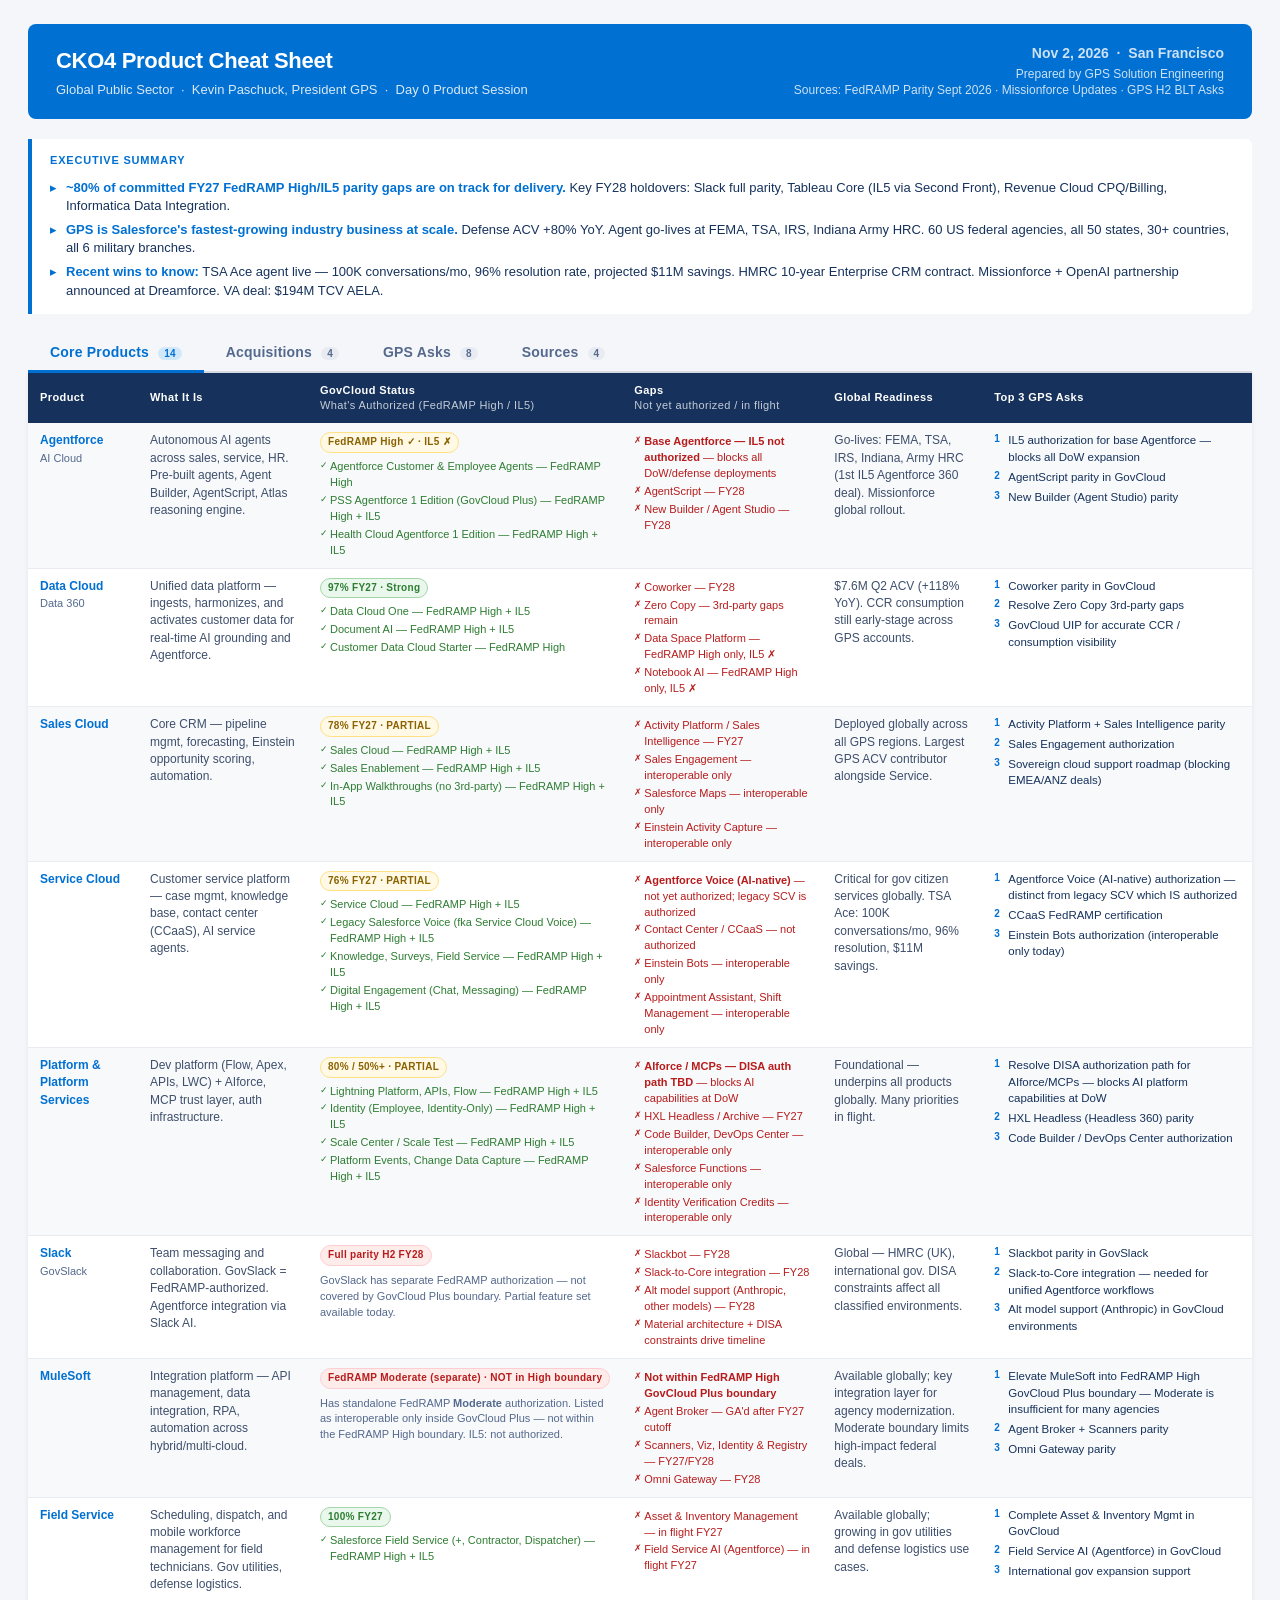
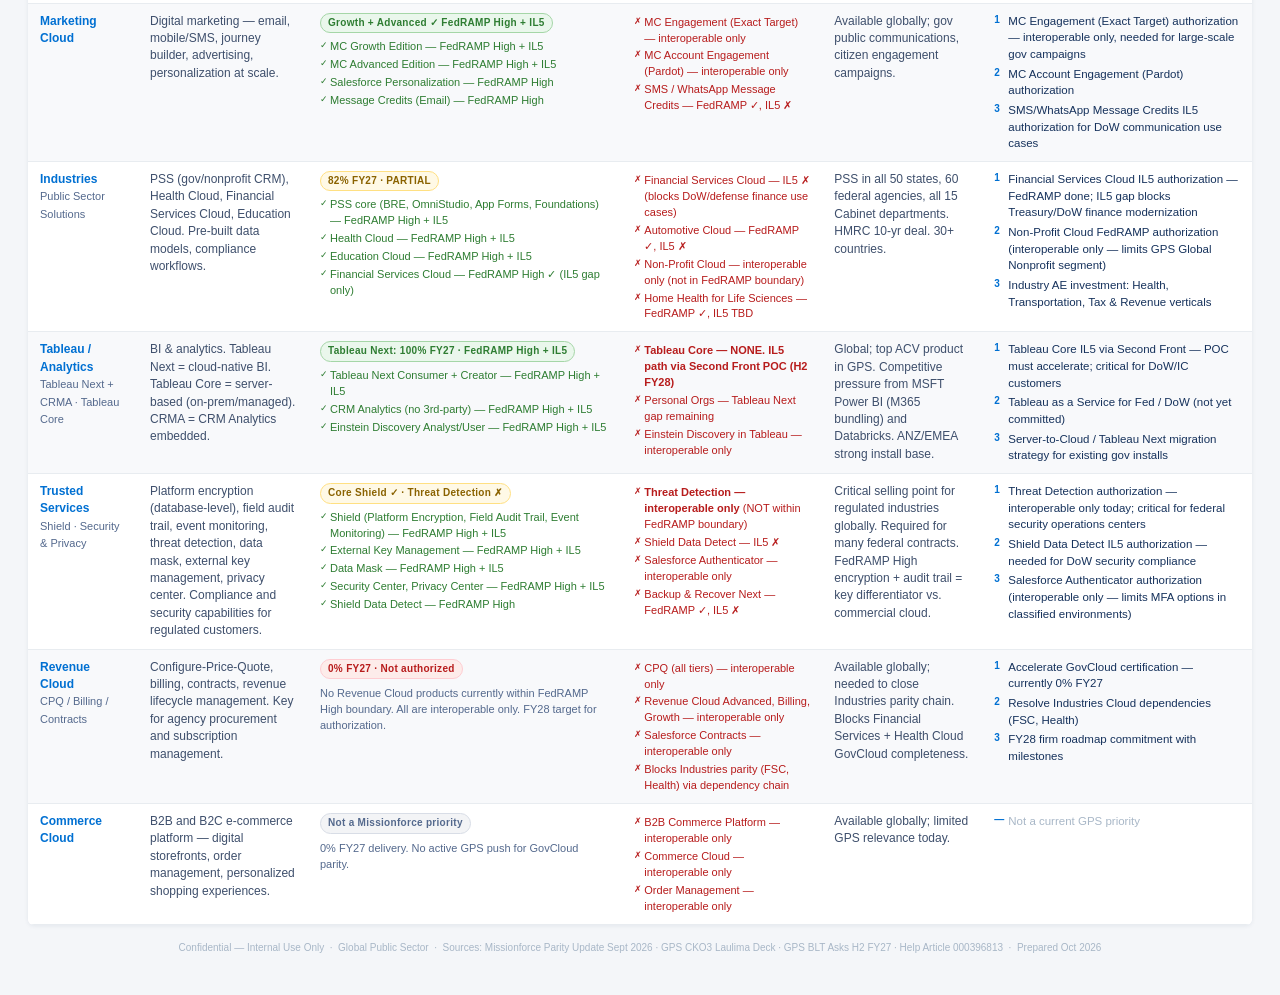
==== claude-projects/2026 CKO4  Product Cheat Sheet/index.html @ 6cc678af "CKO4 cheat sheet: DoW rename, split GovCloud/Gaps columns, ask statuses, Trusted Services row - Repl" ====
<!DOCTYPE html>
<html lang="en">
<head>
<meta charset="UTF-8">
<meta name="viewport" content="width=device-width, initial-scale=1.0">
<title>CKO4 Product Cheat Sheet — Kevin Paschuck</title>
<style>
  * { box-sizing: border-box; margin: 0; padding: 0; }

  body {
    font-family: -apple-system, BlinkMacSystemFont, "Segoe UI", Roboto, sans-serif;
    background: #F4F6F9;
    color: #16325C;
    font-size: 13px;
    line-height: 1.4;
  }

  .page {
    max-width: 1400px;
    margin: 0 auto;
    padding: 24px 28px 40px;
  }

  /* ── Header ── */
  .header {
    background: #0070D2;
    color: #fff;
    border-radius: 8px;
    padding: 20px 28px;
    margin-bottom: 20px;
    display: flex;
    align-items: flex-end;
    justify-content: space-between;
    gap: 16px;
  }
  .header-left h1 { font-size: 22px; font-weight: 700; letter-spacing: -0.3px; margin-bottom: 4px; }
  .header-left p  { font-size: 13px; opacity: 0.85; }
  .header-right   { text-align: right; font-size: 12px; opacity: 0.8; white-space: nowrap; }
  .header-right strong { display: block; font-size: 14px; opacity: 1; margin-bottom: 2px; }

  /* ── Exec Summary ── */
  .summary {
    background: #fff;
    border-left: 4px solid #0070D2;
    border-radius: 0 6px 6px 0;
    padding: 14px 18px;
    margin-bottom: 0;
  }
  .summary h2 { font-size: 11px; text-transform: uppercase; letter-spacing: 0.8px; color: #0070D2; margin-bottom: 10px; font-weight: 700; }
  .summary ul  { list-style: none; display: flex; flex-direction: column; gap: 6px; }
  .summary ul li { padding-left: 16px; position: relative; color: #16325C; }
  .summary ul li::before { content: "▸"; position: absolute; left: 0; color: #0070D2; }
  .summary ul li strong { color: #0070D2; }

  /* ── Tabs ── */
  .tab-bar {
    display: flex;
    gap: 0;
    margin-bottom: 0;
    border-bottom: 2px solid #D8DDE6;
    margin-top: 20px;
  }
  .tab-btn {
    padding: 10px 22px;
    font-size: 14px;
    font-weight: 600;
    color: #54698D;
    background: none;
    border: none;
    border-bottom: 3px solid transparent;
    margin-bottom: -2px;
    cursor: pointer;
    letter-spacing: 0.2px;
    transition: color 0.15s, border-color 0.15s;
    white-space: nowrap;
  }
  .tab-btn:hover { color: #0070D2; }
  .tab-btn.active { color: #0070D2; border-bottom-color: #0070D2; }
  .tab-count {
    display: inline-block;
    background: #E8ECF2;
    color: #54698D;
    border-radius: 10px;
    font-size: 10px;
    font-weight: 700;
    padding: 1px 6px;
    margin-left: 5px;
  }
  .tab-btn.active .tab-count { background: #D0E8FA; color: #0070D2; }
  .tab-panel { display: none; }
  .tab-panel.active { display: block; }

  /* ── Tables ── */
  .table-wrap {
    background: #fff;
    border-radius: 0 0 6px 6px;
    overflow: hidden;
    box-shadow: 0 1px 4px rgba(22,50,92,0.08);
  }

  table { width: 100%; border-collapse: collapse; }

  thead th {
    background: #16325C;
    color: #fff !important;
    padding: 10px 12px;
    text-align: left;
    font-size: 11px;
    font-weight: 600;
    letter-spacing: 0.4px;
  }

  tbody tr:nth-child(odd)  { background: #F8F9FB; }
  tbody tr:nth-child(even) { background: #fff; }
  tbody tr:hover { background: #EAF3FB; }

  td {
    padding: 9px 12px;
    vertical-align: top;
    border-bottom: 1px solid #E8ECF0;
    font-size: 12px;
    line-height: 1.45;
  }

  .col-product { width: 110px; }
  .col-desc    { width: 170px; }
  .col-gov     { width: 190px; }
  .col-gaps    { width: 200px; }
  .col-global  { width: 160px; }
  .col-asks    { }

  tbody td.col-product { font-weight: 600; color: #0070D2; }
  tbody td.col-desc    { color: #3E4F6C; }
  tbody td.col-global  { color: #3E4F6C; }

  /* ── Badges ── */
  .badge {
    display: inline-block;
    padding: 2px 7px;
    border-radius: 12px;
    font-size: 10px;
    font-weight: 700;
    letter-spacing: 0.3px;
    margin-bottom: 4px;
    white-space: nowrap;
  }
  .badge-green  { background: #EAF7EC; color: #2E7D32; border: 1px solid #A5D6A7; }
  .badge-yellow { background: #FFF9E6; color: #8A6200; border: 1px solid #FFE082; }
  .badge-red    { background: #FDECEA; color: #B71C1C; border: 1px solid #FFCDD2; }
  .badge-gray   { background: #F3F4F6; color: #54698D; border: 1px solid #D8DDE6; }

  .gov-detail { font-size: 11px; color: #54698D; margin-top: 3px; }
  .gap-label  { color: #B71C1C; font-weight: 600; }
  .gap-item   { font-size: 11px; color: #B71C1C; margin-top: 2px; padding-left: 10px; position: relative; }
  .gap-item::before { content: "✗"; position: absolute; left: 0; font-size: 9px; }
  .ok-item    { font-size: 11px; color: #2E7D32; margin-top: 2px; padding-left: 10px; position: relative; }
  .ok-item::before { content: "✓"; position: absolute; left: 0; font-size: 9px; }

  /* ── Asks list ── */
  .asks-list { list-style: none; padding: 0; margin: 0; display: flex; flex-direction: column; gap: 3px; }
  .asks-list li { font-size: 11.5px; color: #16325C; padding-left: 14px; position: relative; }
  .asks-list li::before { content: attr(data-n); position: absolute; left: 0; color: #0070D2; font-weight: 700; font-size: 10px; }

  /* ── GPS Asks tab ── */
  .asks-table-wrap {
    background: #fff;
    border-radius: 0 0 6px 6px;
    overflow: hidden;
    box-shadow: 0 1px 4px rgba(22,50,92,0.08);
  }
  .ask-status {
    display: inline-flex;
    align-items: center;
    gap: 4px;
    padding: 2px 8px;
    border-radius: 12px;
    font-size: 10px;
    font-weight: 700;
    white-space: nowrap;
    margin-bottom: 4px;
  }
  .status-progress { background: #FFF9E6; color: #8A6200; border: 1px solid #FFE082; }
  .status-blocked  { background: #FDECEA; color: #B71C1C; border: 1px solid #FFCDD2; }
  .status-approved { background: #EAF7EC; color: #2E7D32; border: 1px solid #A5D6A7; }
  .status-notstarted { background: #F3F4F6; color: #54698D; border: 1px solid #D8DDE6; }
  .blocker-note { font-size: 11px; color: #54698D; margin-top: 3px; }
  .blocker-note strong { color: #B71C1C; }

  /* ── Sources ── */
  .source-link { color: #0070D2; font-size: 11px; text-decoration: none; font-weight: 600; }
  .source-link:hover { text-decoration: underline; }

  /* ── Footer ── */
  .footer { margin-top: 16px; font-size: 10px; color: #A8B7C7; text-align: center; }

  /* ── Print ── */
  @media print {
    body { background: #fff; font-size: 10px; }
    .page { padding: 10px 14px; max-width: 100%; }
    .header { border-radius: 4px; padding: 12px 16px; }
    .header-left h1 { font-size: 16px; }
    table { font-size: 9px; }
    td, thead th { padding: 5px 7px; }
    .summary, .table-wrap, .asks-table-wrap { box-shadow: none; }
    tbody tr:hover { background: inherit; }
    .tab-panel { display: block !important; }
    .tab-bar { display: none; }
  }
</style>
</head>
<body>
<div class="page">

  <!-- Header -->
  <div class="header">
    <div class="header-left">
      <h1>CKO4 Product Cheat Sheet</h1>
      <p>Global Public Sector &nbsp;·&nbsp; Kevin Paschuck, President GPS &nbsp;·&nbsp; Day 0 Product Session</p>
    </div>
    <div class="header-right">
      <strong>Nov 2, 2026 &nbsp;·&nbsp; San Francisco</strong>
      Prepared by GPS Solution Engineering<br>Sources: FedRAMP Parity Sept 2026 · Missionforce Updates · GPS H2 BLT Asks
    </div>
  </div>

  <!-- Executive Summary -->
  <div class="summary">
    <h2>Executive Summary</h2>
    <ul>
      <li><strong>~80% of committed FY27 FedRAMP High/IL5 parity gaps are on track for delivery.</strong> Key FY28 holdovers: Slack full parity, Tableau Core (IL5 via Second Front), Revenue Cloud CPQ/Billing, Informatica Data Integration.</li>
      <li><strong>GPS is Salesforce's fastest-growing industry business at scale.</strong> Defense ACV +80% YoY. Agent go-lives at FEMA, TSA, IRS, Indiana Army HRC. 60 US federal agencies, all 50 states, 30+ countries, all 6 military branches.</li>
      <li><strong>Recent wins to know:</strong> TSA Ace agent live — 100K conversations/mo, 96% resolution rate, projected $11M savings. HMRC 10-year Enterprise CRM contract. Missionforce + OpenAI partnership announced at Dreamforce. VA deal: $194M TCV AELA.</li>
    </ul>
  </div>

  <!-- Tab bar -->
  <div class="tab-bar">
    <button class="tab-btn active" onclick="switchTab('core', this)">Core Products <span class="tab-count">14</span></button>
    <button class="tab-btn" onclick="switchTab('acq', this)">Acquisitions <span class="tab-count">4</span></button>
    <button class="tab-btn" onclick="switchTab('asks', this)">GPS Asks <span class="tab-count">8</span></button>
    <button class="tab-btn" onclick="switchTab('sources', this)">Sources <span class="tab-count">4</span></button>
  </div>

  <!-- ═══ CORE PRODUCTS TAB ═══ -->
  <div class="tab-panel active" id="tab-core">
  <div class="table-wrap">
    <table>
      <thead>
        <tr>
          <th class="col-product">Product</th>
          <th class="col-desc">What It Is</th>
          <th class="col-gov">GovCloud Status<br><span style="font-weight:400;opacity:0.75">What's Authorized (FedRAMP High / IL5)</span></th>
          <th class="col-gaps">Gaps<br><span style="font-weight:400;opacity:0.75">Not yet authorized / in flight</span></th>
          <th class="col-global">Global Readiness</th>
          <th class="col-asks">Top 3 GPS Asks</th>
        </tr>
      </thead>
      <tbody>

        <tr>
          <td class="col-product">Agentforce<br><span style="font-weight:400;font-size:11px;color:#54698D">AI Cloud</span></td>
          <td class="col-desc">Autonomous AI agents across sales, service, HR. Pre-built agents, Agent Builder, AgentScript, Atlas reasoning engine.</td>
          <td>
            <span class="badge badge-yellow">FedRAMP High ✓ · IL5 ✗</span>
            <div class="ok-item">Agentforce Customer &amp; Employee Agents — FedRAMP High</div>
            <div class="ok-item">PSS Agentforce 1 Edition (GovCloud Plus) — FedRAMP High + IL5</div>
            <div class="ok-item">Health Cloud Agentforce 1 Edition — FedRAMP High + IL5</div>
          </td>
          <td>
            <div class="gap-item"><strong>Base Agentforce — IL5 not authorized</strong> — blocks all DoW/defense deployments</div>
            <div class="gap-item">AgentScript — FY28</div>
            <div class="gap-item">New Builder / Agent Studio — FY28</div>
          </td>
          <td class="col-global">Go-lives: FEMA, TSA, IRS, Indiana, Army HRC (1st IL5 Agentforce 360 deal). Missionforce global rollout.</td>
          <td>
            <ol class="asks-list">
              <li data-n="1">IL5 authorization for base Agentforce — blocks all DoW expansion</li>
              <li data-n="2">AgentScript parity in GovCloud</li>
              <li data-n="3">New Builder (Agent Studio) parity</li>
            </ol>
          </td>
        </tr>

        <tr>
          <td class="col-product">Data Cloud<br><span style="font-weight:400;font-size:11px;color:#54698D">Data 360</span></td>
          <td class="col-desc">Unified data platform — ingests, harmonizes, and activates customer data for real-time AI grounding and Agentforce.</td>
          <td>
            <span class="badge badge-green">97% FY27 · Strong</span>
            <div class="ok-item">Data Cloud One — FedRAMP High + IL5</div>
            <div class="ok-item">Document AI — FedRAMP High + IL5</div>
            <div class="ok-item">Customer Data Cloud Starter — FedRAMP High</div>
          </td>
          <td>
            <div class="gap-item">Coworker — FY28</div>
            <div class="gap-item">Zero Copy — 3rd-party gaps remain</div>
            <div class="gap-item">Data Space Platform — FedRAMP High only, IL5 ✗</div>
            <div class="gap-item">Notebook AI — FedRAMP High only, IL5 ✗</div>
          </td>
          <td class="col-global">$7.6M Q2 ACV (+118% YoY). CCR consumption still early-stage across GPS accounts.</td>
          <td>
            <ol class="asks-list">
              <li data-n="1">Coworker parity in GovCloud</li>
              <li data-n="2">Resolve Zero Copy 3rd-party gaps</li>
              <li data-n="3">GovCloud UIP for accurate CCR / consumption visibility</li>
            </ol>
          </td>
        </tr>

        <tr>
          <td class="col-product">Sales Cloud</td>
          <td class="col-desc">Core CRM — pipeline mgmt, forecasting, Einstein opportunity scoring, automation.</td>
          <td>
            <span class="badge badge-yellow">78% FY27 · PARTIAL</span>
            <div class="ok-item">Sales Cloud — FedRAMP High + IL5</div>
            <div class="ok-item">Sales Enablement — FedRAMP High + IL5</div>
            <div class="ok-item">In-App Walkthroughs (no 3rd-party) — FedRAMP High + IL5</div>
          </td>
          <td>
            <div class="gap-item">Activity Platform / Sales Intelligence — FY27</div>
            <div class="gap-item">Sales Engagement — interoperable only</div>
            <div class="gap-item">Salesforce Maps — interoperable only</div>
            <div class="gap-item">Einstein Activity Capture — interoperable only</div>
          </td>
          <td class="col-global">Deployed globally across all GPS regions. Largest GPS ACV contributor alongside Service.</td>
          <td>
            <ol class="asks-list">
              <li data-n="1">Activity Platform + Sales Intelligence parity</li>
              <li data-n="2">Sales Engagement authorization</li>
              <li data-n="3">Sovereign cloud support roadmap (blocking EMEA/ANZ deals)</li>
            </ol>
          </td>
        </tr>

        <tr>
          <td class="col-product">Service Cloud</td>
          <td class="col-desc">Customer service platform — case mgmt, knowledge base, contact center (CCaaS), AI service agents.</td>
          <td>
            <span class="badge badge-yellow">76% FY27 · PARTIAL</span>
            <div class="ok-item">Service Cloud — FedRAMP High + IL5</div>
            <div class="ok-item">Legacy Salesforce Voice (fka Service Cloud Voice) — FedRAMP High + IL5</div>
            <div class="ok-item">Knowledge, Surveys, Field Service — FedRAMP High + IL5</div>
            <div class="ok-item">Digital Engagement (Chat, Messaging) — FedRAMP High + IL5</div>
          </td>
          <td>
            <div class="gap-item"><strong>Agentforce Voice (AI-native)</strong> — not yet authorized; legacy SCV is authorized</div>
            <div class="gap-item">Contact Center / CCaaS — not authorized</div>
            <div class="gap-item">Einstein Bots — interoperable only</div>
            <div class="gap-item">Appointment Assistant, Shift Management — interoperable only</div>
          </td>
          <td class="col-global">Critical for gov citizen services globally. TSA Ace: 100K conversations/mo, 96% resolution, $11M savings.</td>
          <td>
            <ol class="asks-list">
              <li data-n="1">Agentforce Voice (AI-native) authorization — distinct from legacy SCV which IS authorized</li>
              <li data-n="2">CCaaS FedRAMP certification</li>
              <li data-n="3">Einstein Bots authorization (interoperable only today)</li>
            </ol>
          </td>
        </tr>

        <tr>
          <td class="col-product">Platform &amp;<br>Platform Services</td>
          <td class="col-desc">Dev platform (Flow, Apex, APIs, LWC) + AIforce, MCP trust layer, auth infrastructure.</td>
          <td>
            <span class="badge badge-yellow">80% / 50%+ · PARTIAL</span>
            <div class="ok-item">Lightning Platform, APIs, Flow — FedRAMP High + IL5</div>
            <div class="ok-item">Identity (Employee, Identity-Only) — FedRAMP High + IL5</div>
            <div class="ok-item">Scale Center / Scale Test — FedRAMP High + IL5</div>
            <div class="ok-item">Platform Events, Change Data Capture — FedRAMP High + IL5</div>
          </td>
          <td>
            <div class="gap-item"><strong>AIforce / MCPs — DISA auth path TBD</strong> — blocks AI capabilities at DoW</div>
            <div class="gap-item">HXL Headless / Archive — FY27</div>
            <div class="gap-item">Code Builder, DevOps Center — interoperable only</div>
            <div class="gap-item">Salesforce Functions — interoperable only</div>
            <div class="gap-item">Identity Verification Credits — interoperable only</div>
          </td>
          <td class="col-global">Foundational — underpins all products globally. Many priorities in flight.</td>
          <td>
            <ol class="asks-list">
              <li data-n="1">Resolve DISA authorization path for AIforce/MCPs — blocks AI platform capabilities at DoW</li>
              <li data-n="2">HXL Headless (Headless 360) parity</li>
              <li data-n="3">Code Builder / DevOps Center authorization</li>
            </ol>
          </td>
        </tr>

        <tr>
          <td class="col-product">Slack<br><span style="font-weight:400;font-size:11px;color:#54698D">GovSlack</span></td>
          <td class="col-desc">Team messaging and collaboration. GovSlack = FedRAMP-authorized. Agentforce integration via Slack AI.</td>
          <td>
            <span class="badge badge-red">Full parity H2 FY28</span>
            <div class="gov-detail">GovSlack has separate FedRAMP authorization — not covered by GovCloud Plus boundary. Partial feature set available today.</div>
          </td>
          <td>
            <div class="gap-item">Slackbot — FY28</div>
            <div class="gap-item">Slack-to-Core integration — FY28</div>
            <div class="gap-item">Alt model support (Anthropic, other models) — FY28</div>
            <div class="gap-item">Material architecture + DISA constraints drive timeline</div>
          </td>
          <td class="col-global">Global — HMRC (UK), international gov. DISA constraints affect all classified environments.</td>
          <td>
            <ol class="asks-list">
              <li data-n="1">Slackbot parity in GovSlack</li>
              <li data-n="2">Slack-to-Core integration — needed for unified Agentforce workflows</li>
              <li data-n="3">Alt model support (Anthropic) in GovCloud environments</li>
            </ol>
          </td>
        </tr>

        <tr>
          <td class="col-product">MuleSoft</td>
          <td class="col-desc">Integration platform — API management, data integration, RPA, automation across hybrid/multi-cloud.</td>
          <td>
            <span class="badge badge-red">FedRAMP Moderate (separate) · NOT in High boundary</span>
            <div class="gov-detail">Has standalone FedRAMP <strong>Moderate</strong> authorization. Listed as interoperable only inside GovCloud Plus — not within the FedRAMP High boundary. IL5: not authorized.</div>
          </td>
          <td>
            <div class="gap-item"><strong>Not within FedRAMP High GovCloud Plus boundary</strong></div>
            <div class="gap-item">Agent Broker — GA'd after FY27 cutoff</div>
            <div class="gap-item">Scanners, Viz, Identity &amp; Registry — FY27/FY28</div>
            <div class="gap-item">Omni Gateway — FY28</div>
          </td>
          <td class="col-global">Available globally; key integration layer for agency modernization. Moderate boundary limits high-impact federal deals.</td>
          <td>
            <ol class="asks-list">
              <li data-n="1">Elevate MuleSoft into FedRAMP High GovCloud Plus boundary — Moderate is insufficient for many agencies</li>
              <li data-n="2">Agent Broker + Scanners parity</li>
              <li data-n="3">Omni Gateway parity</li>
            </ol>
          </td>
        </tr>

        <tr>
          <td class="col-product">Field Service</td>
          <td class="col-desc">Scheduling, dispatch, and mobile workforce management for field technicians. Gov utilities, defense logistics.</td>
          <td>
            <span class="badge badge-green">100% FY27</span>
            <div class="ok-item">Salesforce Field Service (+, Contractor, Dispatcher) — FedRAMP High + IL5</div>
          </td>
          <td>
            <div class="gap-item">Asset &amp; Inventory Management — in flight FY27</div>
            <div class="gap-item">Field Service AI (Agentforce) — in flight FY27</div>
          </td>
          <td class="col-global">Available globally; growing in gov utilities and defense logistics use cases.</td>
          <td>
            <ol class="asks-list">
              <li data-n="1">Complete Asset &amp; Inventory Mgmt in GovCloud</li>
              <li data-n="2">Field Service AI (Agentforce) in GovCloud</li>
              <li data-n="3">International gov expansion support</li>
            </ol>
          </td>
        </tr>

        <tr>
          <td class="col-product">Marketing Cloud</td>
          <td class="col-desc">Digital marketing — email, mobile/SMS, journey builder, advertising, personalization at scale.</td>
          <td>
            <span class="badge badge-green">Growth + Advanced ✓ FedRAMP High + IL5</span>
            <div class="ok-item">MC Growth Edition — FedRAMP High + IL5</div>
            <div class="ok-item">MC Advanced Edition — FedRAMP High + IL5</div>
            <div class="ok-item">Salesforce Personalization — FedRAMP High</div>
            <div class="ok-item">Message Credits (Email) — FedRAMP High</div>
          </td>
          <td>
            <div class="gap-item">MC Engagement (Exact Target) — interoperable only</div>
            <div class="gap-item">MC Account Engagement (Pardot) — interoperable only</div>
            <div class="gap-item">SMS / WhatsApp Message Credits — FedRAMP ✓, IL5 ✗</div>
          </td>
          <td class="col-global">Available globally; gov public communications, citizen engagement campaigns.</td>
          <td>
            <ol class="asks-list">
              <li data-n="1">MC Engagement (Exact Target) authorization — interoperable only, needed for large-scale gov campaigns</li>
              <li data-n="2">MC Account Engagement (Pardot) authorization</li>
              <li data-n="3">SMS/WhatsApp Message Credits IL5 authorization for DoW communication use cases</li>
            </ol>
          </td>
        </tr>

        <tr>
          <td class="col-product">Industries<br><span style="font-weight:400;font-size:11px;color:#54698D">Public Sector Solutions</span></td>
          <td class="col-desc">PSS (gov/nonprofit CRM), Health Cloud, Financial Services Cloud, Education Cloud. Pre-built data models, compliance workflows.</td>
          <td>
            <span class="badge badge-yellow">82% FY27 · PARTIAL</span>
            <div class="ok-item">PSS core (BRE, OmniStudio, App Forms, Foundations) — FedRAMP High + IL5</div>
            <div class="ok-item">Health Cloud — FedRAMP High + IL5</div>
            <div class="ok-item">Education Cloud — FedRAMP High + IL5</div>
            <div class="ok-item">Financial Services Cloud — FedRAMP High ✓ (IL5 gap only)</div>
          </td>
          <td>
            <div class="gap-item">Financial Services Cloud — IL5 ✗ (blocks DoW/defense finance use cases)</div>
            <div class="gap-item">Automotive Cloud — FedRAMP ✓, IL5 ✗</div>
            <div class="gap-item">Non-Profit Cloud — interoperable only (not in FedRAMP boundary)</div>
            <div class="gap-item">Home Health for Life Sciences — FedRAMP ✓, IL5 TBD</div>
          </td>
          <td class="col-global">PSS in all 50 states, 60 federal agencies, all 15 Cabinet departments. HMRC 10-yr deal. 30+ countries.</td>
          <td>
            <ol class="asks-list">
              <li data-n="1">Financial Services Cloud IL5 authorization — FedRAMP done; IL5 gap blocks Treasury/DoW finance modernization</li>
              <li data-n="2">Non-Profit Cloud FedRAMP authorization (interoperable only — limits GPS Global Nonprofit segment)</li>
              <li data-n="3">Industry AE investment: Health, Transportation, Tax &amp; Revenue verticals</li>
            </ol>
          </td>
        </tr>

        <tr>
          <td class="col-product">Tableau / Analytics<br><span style="font-weight:400;font-size:11px;color:#54698D">Tableau Next + CRMA · Tableau Core</span></td>
          <td class="col-desc">BI &amp; analytics. Tableau Next = cloud-native BI. Tableau Core = server-based (on-prem/managed). CRMA = CRM Analytics embedded.</td>
          <td>
            <span class="badge badge-green">Tableau Next: 100% FY27 · FedRAMP High + IL5</span>
            <div class="ok-item">Tableau Next Consumer + Creator — FedRAMP High + IL5</div>
            <div class="ok-item">CRM Analytics (no 3rd-party) — FedRAMP High + IL5</div>
            <div class="ok-item">Einstein Discovery Analyst/User — FedRAMP High + IL5</div>
          </td>
          <td>
            <div class="gap-item"><strong>Tableau Core — NONE. IL5 path via Second Front POC (H2 FY28)</strong></div>
            <div class="gap-item">Personal Orgs — Tableau Next gap remaining</div>
            <div class="gap-item">Einstein Discovery in Tableau — interoperable only</div>
          </td>
          <td class="col-global">Global; top ACV product in GPS. Competitive pressure from MSFT Power BI (M365 bundling) and Databricks. ANZ/EMEA strong install base.</td>
          <td>
            <ol class="asks-list">
              <li data-n="1">Tableau Core IL5 via Second Front — POC must accelerate; critical for DoW/IC customers</li>
              <li data-n="2">Tableau as a Service for Fed / DoW (not yet committed)</li>
              <li data-n="3">Server-to-Cloud / Tableau Next migration strategy for existing gov installs</li>
            </ol>
          </td>
        </tr>

        <tr>
          <td class="col-product">Trusted Services<br><span style="font-weight:400;font-size:11px;color:#54698D">Shield · Security &amp; Privacy</span></td>
          <td class="col-desc">Platform encryption (database-level), field audit trail, event monitoring, threat detection, data mask, external key management, privacy center. Compliance and security capabilities for regulated customers.</td>
          <td>
            <span class="badge badge-yellow">Core Shield ✓ · Threat Detection ✗</span>
            <div class="ok-item">Shield (Platform Encryption, Field Audit Trail, Event Monitoring) — FedRAMP High + IL5</div>
            <div class="ok-item">External Key Management — FedRAMP High + IL5</div>
            <div class="ok-item">Data Mask — FedRAMP High + IL5</div>
            <div class="ok-item">Security Center, Privacy Center — FedRAMP High + IL5</div>
            <div class="ok-item">Shield Data Detect — FedRAMP High</div>
          </td>
          <td>
            <div class="gap-item"><strong>Threat Detection — interoperable only</strong> (NOT within FedRAMP boundary)</div>
            <div class="gap-item">Shield Data Detect — IL5 ✗</div>
            <div class="gap-item">Salesforce Authenticator — interoperable only</div>
            <div class="gap-item">Backup &amp; Recover Next — FedRAMP ✓, IL5 ✗</div>
          </td>
          <td class="col-global">Critical selling point for regulated industries globally. Required for many federal contracts. FedRAMP High encryption + audit trail = key differentiator vs. commercial cloud.</td>
          <td>
            <ol class="asks-list">
              <li data-n="1">Threat Detection authorization — interoperable only today; critical for federal security operations centers</li>
              <li data-n="2">Shield Data Detect IL5 authorization — needed for DoW security compliance</li>
              <li data-n="3">Salesforce Authenticator authorization (interoperable only — limits MFA options in classified environments)</li>
            </ol>
          </td>
        </tr>

        <tr>
          <td class="col-product">Revenue Cloud<br><span style="font-weight:400;font-size:11px;color:#54698D">CPQ / Billing / Contracts</span></td>
          <td class="col-desc">Configure-Price-Quote, billing, contracts, revenue lifecycle management. Key for agency procurement and subscription management.</td>
          <td>
            <span class="badge badge-red">0% FY27 · Not authorized</span>
            <div class="gov-detail">No Revenue Cloud products currently within FedRAMP High boundary. All are interoperable only. FY28 target for authorization.</div>
          </td>
          <td>
            <div class="gap-item">CPQ (all tiers) — interoperable only</div>
            <div class="gap-item">Revenue Cloud Advanced, Billing, Growth — interoperable only</div>
            <div class="gap-item">Salesforce Contracts — interoperable only</div>
            <div class="gap-item">Blocks Industries parity (FSC, Health) via dependency chain</div>
          </td>
          <td class="col-global">Available globally; needed to close Industries parity chain. Blocks Financial Services + Health Cloud GovCloud completeness.</td>
          <td>
            <ol class="asks-list">
              <li data-n="1">Accelerate GovCloud certification — currently 0% FY27</li>
              <li data-n="2">Resolve Industries Cloud dependencies (FSC, Health)</li>
              <li data-n="3">FY28 firm roadmap commitment with milestones</li>
            </ol>
          </td>
        </tr>

        <tr>
          <td class="col-product">Commerce Cloud</td>
          <td class="col-desc">B2B and B2C e-commerce platform — digital storefronts, order management, personalized shopping experiences.</td>
          <td>
            <span class="badge badge-gray">Not a Missionforce priority</span>
            <div class="gov-detail">0% FY27 delivery. No active GPS push for GovCloud parity.</div>
          </td>
          <td>
            <div class="gap-item">B2B Commerce Platform — interoperable only</div>
            <div class="gap-item">Commerce Cloud — interoperable only</div>
            <div class="gap-item">Order Management — interoperable only</div>
          </td>
          <td class="col-global">Available globally; limited GPS relevance today.</td>
          <td>
            <ol class="asks-list">
              <li data-n="—" style="color:#A8B7C7">Not a current GPS priority</li>
            </ol>
          </td>
        </tr>

      </tbody>
    </table>
  </div>
  </div><!-- /tab-core -->

  <!-- ═══ ACQUISITIONS TAB ═══ -->
  <div class="tab-panel" id="tab-acq">
  <div class="table-wrap">
    <table>
      <thead>
        <tr>
          <th class="col-product">Product</th>
          <th class="col-desc">What It Is</th>
          <th class="col-gov">GovCloud Status<br><span style="font-weight:400;opacity:0.75">What's Authorized</span></th>
          <th class="col-gaps">Gaps<br><span style="font-weight:400;opacity:0.75">Not yet authorized / in flight</span></th>
          <th class="col-global">Global Readiness</th>
          <th class="col-asks">Top 3 GPS Asks</th>
        </tr>
      </thead>
      <tbody>

        <tr>
          <td class="col-product">Informatica</td>
          <td class="col-desc">Enterprise data management — data integration, data quality, MDM, application integration. Acquired FY26.</td>
          <td>
            <span class="badge badge-red">NONE · FedRAMP High Q3 FY28</span>
            <div class="gov-detail">No Informatica products within GovCloud Plus FedRAMP High boundary today.</div>
          </td>
          <td>
            <div class="gap-item">Data Integration — Q3 FY28</div>
            <div class="gap-item">Application Integration — Q3 FY28</div>
            <div class="gap-item">MDM — not in current FedRAMP scope</div>
          </td>
          <td class="col-global">Available globally. Customer Success not yet aligned under GPS CS leader (unlike other products in other OUs).</td>
          <td>
            <ol class="asks-list">
              <li data-n="1">Accelerate FedRAMP High — Q3 FY28 is too slow for federal pipeline</li>
              <li data-n="2">Include MDM in FedRAMP scope (currently excluded)</li>
              <li data-n="3">Move Informatica Customer Success under GPS CS leader (consistent with other OUs)</li>
            </ol>
          </td>
        </tr>

        <tr>
          <td class="col-product">Fin</td>
          <td class="col-desc">AI-powered customer support automation — handles inquiries, escalations, self-service via AI agents.</td>
          <td>
            <span class="badge badge-gray">Not scoped · NONE</span>
            <div class="gov-detail">Still evaluating GovCloud requirements. No roadmap committed.</div>
          </td>
          <td>
            <div class="gap-item">All features — GovCloud not yet evaluated</div>
          </td>
          <td class="col-global">TBD — early integration stage with Salesforce ecosystem.</td>
          <td>
            <ol class="asks-list">
              <li data-n="1">Define GovCloud roadmap and timeline</li>
              <li data-n="2">Map integration path with Service Cloud for gov customers</li>
              <li data-n="3">Commit to FY27/FY28 GovCloud scoping milestone</li>
            </ol>
          </td>
        </tr>

        <tr>
          <td class="col-product">Qualified</td>
          <td class="col-desc">Pipeline generation — conversational AI on websites, real-time buyer engagement, Agentforce-powered SDR automation.</td>
          <td>
            <span class="badge badge-gray">Not scoped · NONE</span>
            <div class="gov-detail">Still evaluating GovCloud requirements. No roadmap committed.</div>
          </td>
          <td>
            <div class="gap-item">All features — GovCloud not yet evaluated</div>
          </td>
          <td class="col-global">TBD — early integration stage. Strong commercial traction but gov use case needs definition.</td>
          <td>
            <ol class="asks-list">
              <li data-n="1">Define GovCloud roadmap and timeline</li>
              <li data-n="2">Map Sales Cloud integration for gov pipeline generation use cases</li>
              <li data-n="3">Commit to FY27/FY28 GovCloud scoping milestone</li>
            </ol>
          </td>
        </tr>

        <tr>
          <td class="col-product">Contentful</td>
          <td class="col-desc">Headless CMS — structured content management and delivery. Powers digital experiences across web, mobile, and digital services.</td>
          <td>
            <span class="badge badge-gray">Not in current scope · NONE</span>
            <div class="gov-detail">Not included in current Missionforce parity tracking. No assessment underway.</div>
          </td>
          <td>
            <div class="gap-item">All features — not yet assessed for GovCloud</div>
          </td>
          <td class="col-global">Available globally; strong fit for gov digital services modernization (citizen portals, agency websites).</td>
          <td>
            <ol class="asks-list">
              <li data-n="1">Add Contentful to Missionforce parity tracking and scoping</li>
              <li data-n="2">Assess FedRAMP High pathway and timeline</li>
              <li data-n="3">Define integration strategy with Experience Cloud / PSS for gov digital services</li>
            </ol>
          </td>
        </tr>

      </tbody>
    </table>
  </div>
  </div><!-- /tab-acq -->

  <!-- ═══ GPS ASKS TAB ═══ -->
  <div class="tab-panel" id="tab-asks">
  <div class="asks-table-wrap">
    <table>
      <thead>
        <tr>
          <th style="width:32px">#</th>
          <th style="width:220px">Ask</th>
          <th style="width:130px">Status</th>
          <th>Blocker / Context</th>
        </tr>
      </thead>
      <tbody>

        <tr>
          <td style="font-weight:700;color:#0070D2;text-align:center">1</td>
          <td><strong>Continued product parity</strong> — maintain 1-release-behind-GA cadence across all products</td>
          <td>
            <span class="ask-status status-progress">🟡 In Progress</span>
          </td>
          <td>
            <div class="blocker-note">Each product team manages parity independently with no cross-product enforcement mechanism. Progress is uneven — Field Service and Tableau Next on track; Revenue Cloud and Commerce at 0%. <strong>No centralized GPS-facing governance body to escalate to.</strong></div>
          </td>
        </tr>

        <tr>
          <td style="font-weight:700;color:#0070D2;text-align:center">2</td>
          <td><strong>Sovereign Cloud roadmap</strong> — committed architecture path for EMEA and ANZ customers</td>
          <td>
            <span class="ask-status status-blocked">🔴 Blocked</span>
          </td>
          <td>
            <div class="blocker-note"><strong>No committed architecture path or timeline from Product.</strong> EMEA South transition removed a distraction but didn't resolve underlying sovereign cloud gap. ANZ government funding reductions have muted urgency internally. GPS H2 ACV deals in EMEA and ANZ actively blocked waiting for a roadmap date customers can cite.</div>
          </td>
        </tr>

        <tr>
          <td style="font-weight:700;color:#0070D2;text-align:center">3</td>
          <td><strong>Industry AE investment</strong> — Health, Transportation, Tax &amp; Revenue verticals</td>
          <td>
            <span class="ask-status status-progress">🟡 In Progress</span>
          </td>
          <td>
            <div class="blocker-note">Company-wide management hiring freeze limits near-term headcount additions. <strong>Budget requests for specialist AEs submitted but not yet approved.</strong> Industry clouds (Health, FSC) are gaining FedRAMP traction but lack dedicated AE coverage to capture the opportunity.</div>
          </td>
        </tr>

        <tr>
          <td style="font-weight:700;color:#0070D2;text-align:center">4</td>
          <td><strong>Move Informatica + Slack CS</strong> under GPS CS leader (as done in other OUs)</td>
          <td>
            <span class="ask-status status-notstarted">⚪ Not Started</span>
          </td>
          <td>
            <div class="blocker-note"><strong>No org decision made.</strong> Requires exec alignment between Informatica and Slack CS leadership and GPS. Other OUs have completed this transition — GPS is an outlier. Lack of unified CS structure creates gaps in renewal coverage and consumption activation for these products.</div>
          </td>
        </tr>

        <tr>
          <td style="font-weight:700;color:#0070D2;text-align:center">5</td>
          <td><strong>Hiring exception for key FLM roles</strong> — front-line manager headcount</td>
          <td>
            <span class="ask-status status-blocked">🔴 Blocked</span>
          </td>
          <td>
            <div class="blocker-note"><strong>Company-wide management hiring freeze.</strong> Exception requests submitted; not yet approved at board level. GPS is at/above AE plan with surge headcount but FLM coverage is stretched. 113 RVPs managing an expanding remit without backfill approval.</div>
          </td>
        </tr>

        <tr>
          <td style="font-weight:700;color:#0070D2;text-align:center">6</td>
          <td><strong>GovCloud UIP development</strong> — accurate Agentforce + Data Cloud CCR / consumption visibility</td>
          <td>
            <span class="ask-status status-progress">🟡 In Progress</span>
          </td>
          <td>
            <div class="blocker-note">Engineering scoping underway. <strong>DISA authorization boundary requirements add complexity to telemetry pipelines</strong> — data cannot flow freely between GovCloud and commercial observability infrastructure. Without GovCloud UIP, GPS cannot accurately track which customers are consuming Agentforce/Data Cloud, blocking proactive CSM engagement.</div>
          </td>
        </tr>

        <tr>
          <td style="font-weight:700;color:#0070D2;text-align:center">7</td>
          <td><strong>ARI program funding</strong> — attrition avoidance support continuation</td>
          <td>
            <span class="ask-status status-approved">🟢 H1 Approved</span>
          </td>
          <td>
            <div class="blocker-note">ARI program delivered $29.3M in saved attrition in Q2 — highest performing OU. H1 funding approved. <strong>H2 continuation not yet formally committed — requires BLT sign-off.</strong> Without renewal, the GPS attrition rate (currently 7.6% TTM, improving) could reverse course in H2.</div>
          </td>
        </tr>

        <tr>
          <td style="font-weight:700;color:#0070D2;text-align:center">8</td>
          <td><strong>Executive engagement in Federal accounts</strong> — drive retention and ACV growth</td>
          <td>
            <span class="ask-status status-progress">🟡 In Progress</span>
          </td>
          <td>
            <div class="blocker-note">Senior Salesforce exec presence is a proven retention lever in federal — validated by VA ($194M TCV AELA) and Army HRC wins. <strong>No formal program structure; currently driven ad-hoc by RVPs.</strong> Continuing Resolution through Dec 11 is tightening agency budgets — executive-level engagement is critical to protect H2 commitments.</div>
          </td>
        </tr>

      </tbody>
    </table>
  </div>
  </div><!-- /tab-asks -->

  <!-- ═══ SOURCES TAB ═══ -->
  <div class="tab-panel" id="tab-sources">
  <div class="table-wrap">
    <table>
      <thead>
        <tr>
          <th style="width:220px">Source</th>
          <th style="width:100px">Date</th>
          <th>What It Contributed</th>
          <th style="width:80px">Link</th>
        </tr>
      </thead>
      <tbody>
        <tr>
          <td style="font-weight:600;color:#0070D2">FedRAMP High/IL5 Parity Status<br><span style="font-weight:400;font-size:11px;color:#54698D">Internal GPS — Missionforce</span></td>
          <td>Sept 2026</td>
          <td>Internal parity tracking table: all products with cert status (PARTIAL / NONE), committed feature gap counts, FY27 delivery %, critical gaps by cloud, and progress reason. Primary source for GovCloud Status and Gaps columns.</td>
          <td style="text-align:center;color:#A8B7C7;font-size:11px">Internal only</td>
        </tr>
        <tr>
          <td style="font-weight:600;color:#0070D2">GPS CKO3 Laulima Deck<br><span style="font-weight:400;font-size:11px;color:#54698D">FY27 CKO 3 Laulima Day 0 OU Review — GPS</span></td>
          <td>Aug 2026</td>
          <td>Slide 7: Q2 performance by cloud and GPS product taxonomy. Slide 30: H2 BLT Asks — the 8 GPS asks used in the GPS Asks tab. Q2 highlights and challenges used for context throughout.</td>
          <td style="text-align:center"><a href="https://docs.google.com/presentation/d/1XUzVKxyDSdD0gs8DWYMIkpQBubUoqZrRHhwIb4aCeTQ/edit" target="_blank" class="source-link">Open ↗</a></td>
        </tr>
        <tr>
          <td style="font-weight:600;color:#0070D2">GPS Slack Canvas<br><span style="font-weight:400;font-size:11px;color:#54698D">FY27 CKO4 Kevin Paschuck Product Cheat Sheet</span></td>
          <td>Oct 2026</td>
          <td>Internal GPS draft canvas: parity summary (~80% headline), recent customer wins (TSA Ace, HMRC, Missionforce anniversary + OpenAI), government affairs highlights, GovCloud Oracle/SCRT1 retirement. Source for Executive Summary and Global Readiness context.</td>
          <td style="text-align:center"><a href="https://salesforce.enterprise.slack.com/docs/T34263EUF/F0CA972M5DX" target="_blank" class="source-link">Open ↗</a></td>
        </tr>
        <tr>
          <td style="font-weight:600;color:#0070D2">Salesforce Help Article 000396813<br><span style="font-weight:400;font-size:11px;color:#54698D">Government Cloud Available Products and Features</span></td>
          <td>Oct 7, 2026</td>
          <td>Official public-facing authorized product table for GovCloud Plus (FedRAMP High/IL2) and GovCloud Plus Defense (IL5). Reconciled against internal data — key corrections: Agentforce IL5 not authorized (base product), MuleSoft has separate FedRAMP Moderate (not High), Marketing Cloud Growth/Advanced fully authorized including IL5, Financial Services Cloud authorized for FedRAMP High (IL5 gap only), Non-Profit Cloud interoperable only, Threat Detection interoperable only.</td>
          <td style="text-align:center"><a href="https://help.salesforce.com/s/articleView?id=000396813&type=1" target="_blank" class="source-link">Open ↗</a></td>
        </tr>
      </tbody>
    </table>
  </div>
  </div><!-- /tab-sources -->

  <div class="footer">
    Confidential — Internal Use Only &nbsp;·&nbsp; Global Public Sector &nbsp;·&nbsp; Sources: Missionforce Parity Update Sept 2026 · GPS CKO3 Laulima Deck · GPS BLT Asks H2 FY27 · Help Article 000396813 &nbsp;·&nbsp; Prepared Oct 2026
  </div>

</div>
<script>
  function switchTab(id, btn) {
    document.querySelectorAll('.tab-panel').forEach(p => p.classList.remove('active'));
    document.querySelectorAll('.tab-btn').forEach(b => b.classList.remove('active'));
    document.getElementById('tab-' + id).classList.add('active');
    btn.classList.add('active');
  }
</script>
</body>
</html>
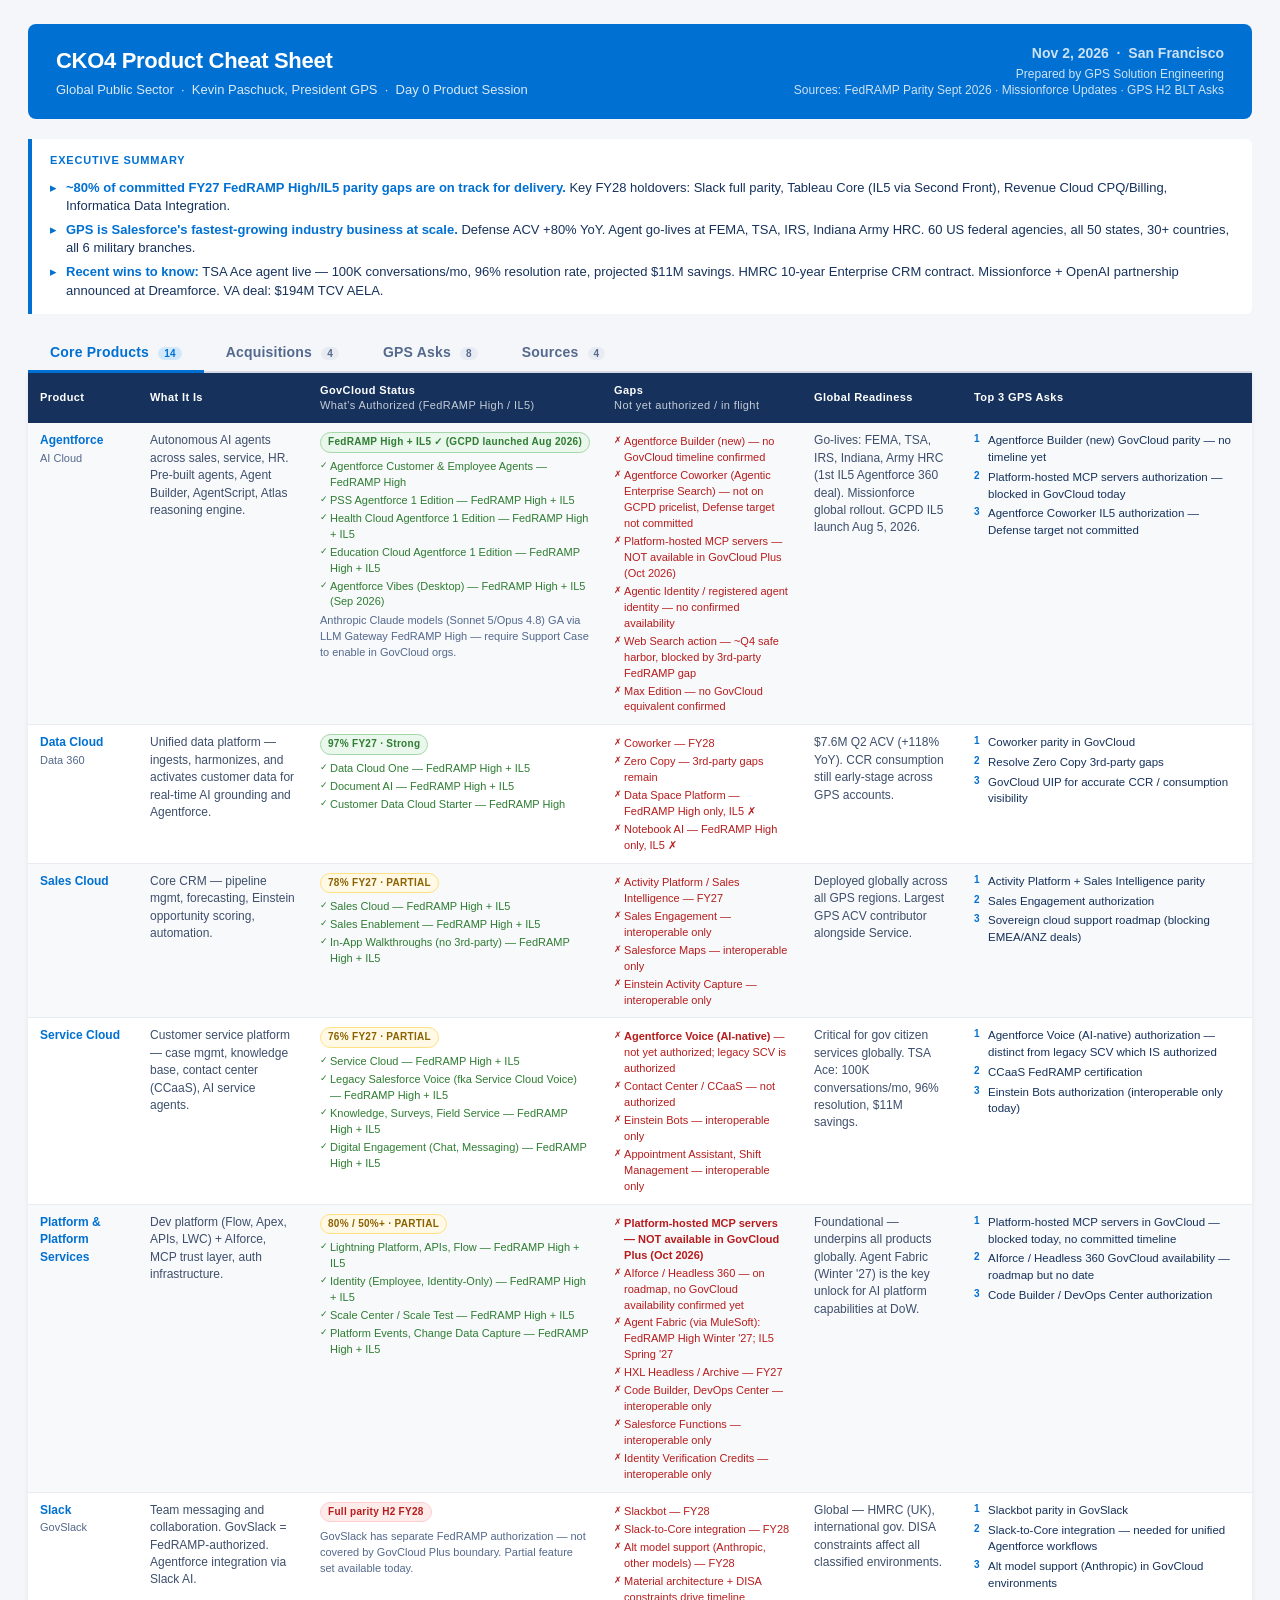
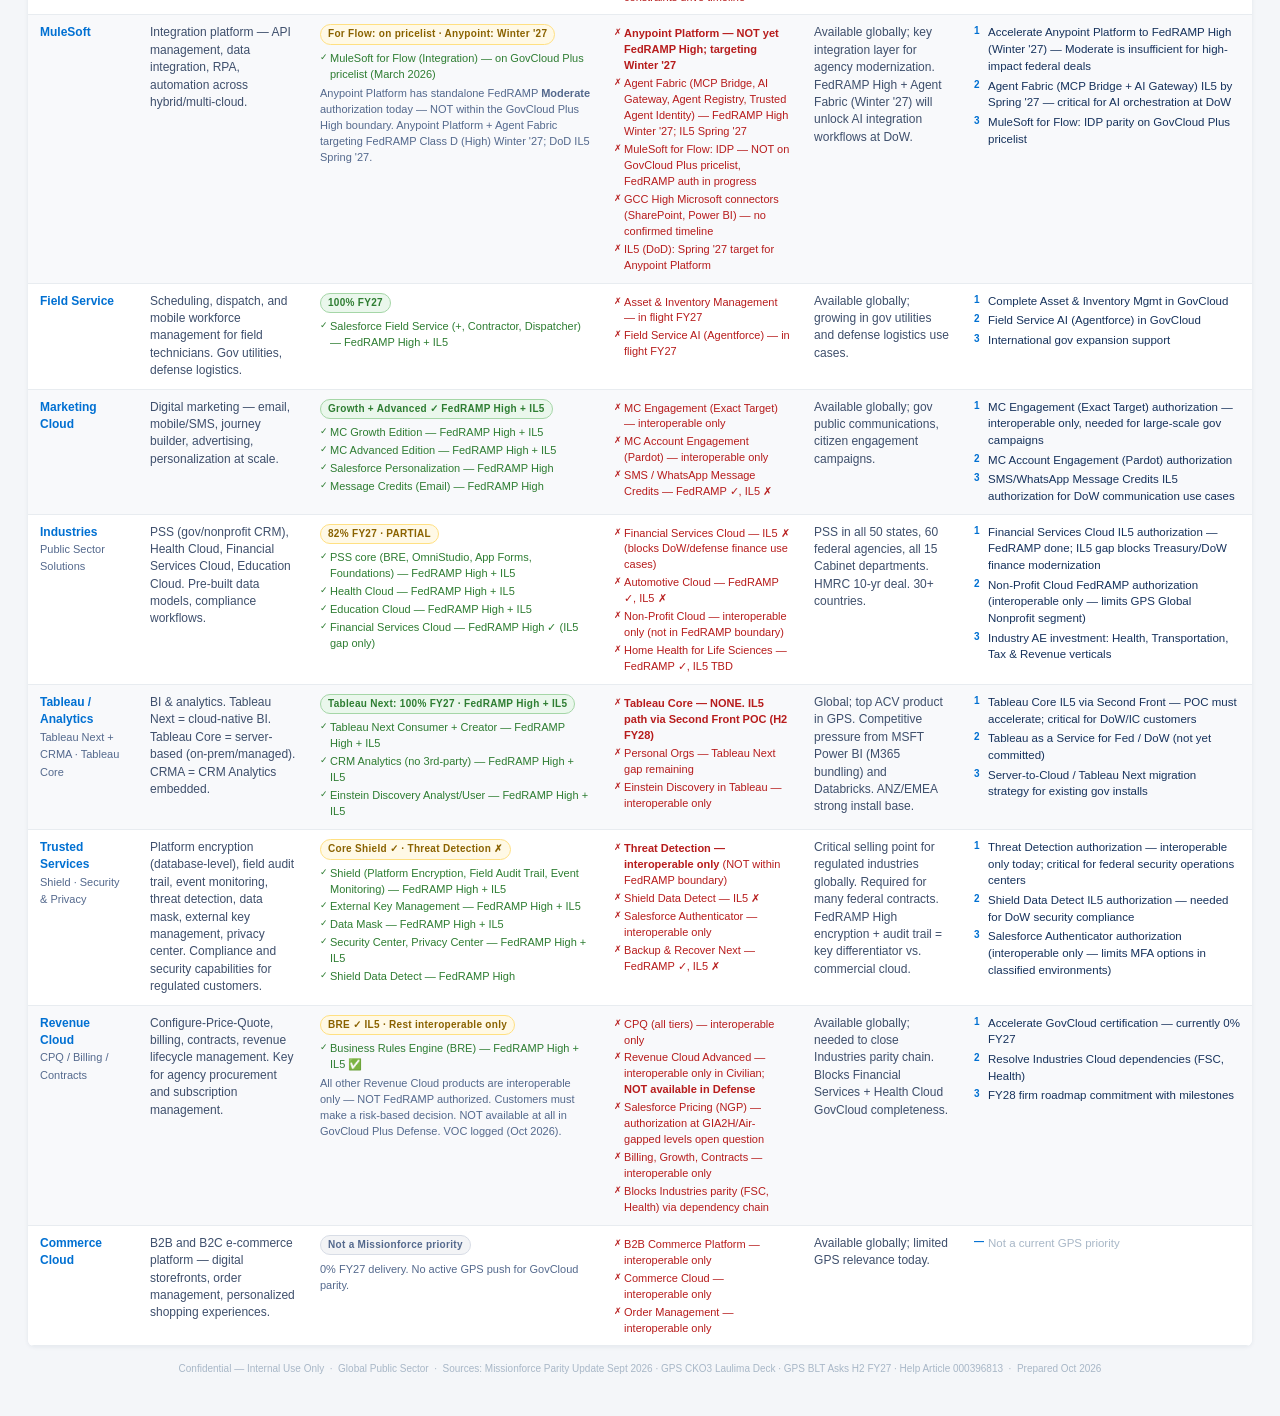
==== commit 031c497b: "CKO4 cheat sheet: 5 parity updates from GovCloud availability skill verification - Agentforce: updat" ====
--- a/claude-projects/2026 CKO4  Product Cheat Sheet/index.html
+++ b/claude-projects/2026 CKO4  Product Cheat Sheet/index.html
@@ -261,22 +261,28 @@
           <td class="col-product">Agentforce<br><span style="font-weight:400;font-size:11px;color:#54698D">AI Cloud</span></td>
           <td class="col-desc">Autonomous AI agents across sales, service, HR. Pre-built agents, Agent Builder, AgentScript, Atlas reasoning engine.</td>
           <td>
-            <span class="badge badge-yellow">FedRAMP High ✓ · IL5 ✗</span>
+            <span class="badge badge-green">FedRAMP High + IL5 ✓ (GCPD launched Aug 2026)</span>
             <div class="ok-item">Agentforce Customer &amp; Employee Agents — FedRAMP High</div>
-            <div class="ok-item">PSS Agentforce 1 Edition (GovCloud Plus) — FedRAMP High + IL5</div>
+            <div class="ok-item">PSS Agentforce 1 Edition — FedRAMP High + IL5</div>
             <div class="ok-item">Health Cloud Agentforce 1 Edition — FedRAMP High + IL5</div>
-          </td>
-          <td>
-            <div class="gap-item"><strong>Base Agentforce — IL5 not authorized</strong> — blocks all DoW/defense deployments</div>
-            <div class="gap-item">AgentScript — FY28</div>
-            <div class="gap-item">New Builder / Agent Studio — FY28</div>
-          </td>
-          <td class="col-global">Go-lives: FEMA, TSA, IRS, Indiana, Army HRC (1st IL5 Agentforce 360 deal). Missionforce global rollout.</td>
-          <td>
-            <ol class="asks-list">
-              <li data-n="1">IL5 authorization for base Agentforce — blocks all DoW expansion</li>
-              <li data-n="2">AgentScript parity in GovCloud</li>
-              <li data-n="3">New Builder (Agent Studio) parity</li>
+            <div class="ok-item">Education Cloud Agentforce 1 Edition — FedRAMP High + IL5</div>
+            <div class="ok-item">Agentforce Vibes (Desktop) — FedRAMP High + IL5 (Sep 2026)</div>
+            <div class="gov-detail">Anthropic Claude models (Sonnet 5/Opus 4.8) GA via LLM Gateway FedRAMP High — require Support Case to enable in GovCloud orgs.</div>
+          </td>
+          <td>
+            <div class="gap-item">Agentforce Builder (new) — no GovCloud timeline confirmed</div>
+            <div class="gap-item">Agentforce Coworker (Agentic Enterprise Search) — not on GCPD pricelist, Defense target not committed</div>
+            <div class="gap-item">Platform-hosted MCP servers — NOT available in GovCloud Plus (Oct 2026)</div>
+            <div class="gap-item">Agentic Identity / registered agent identity — no confirmed availability</div>
+            <div class="gap-item">Web Search action — ~Q4 safe harbor, blocked by 3rd-party FedRAMP gap</div>
+            <div class="gap-item">Max Edition — no GovCloud equivalent confirmed</div>
+          </td>
+          <td class="col-global">Go-lives: FEMA, TSA, IRS, Indiana, Army HRC (1st IL5 Agentforce 360 deal). Missionforce global rollout. GCPD IL5 launch Aug 5, 2026.</td>
+          <td>
+            <ol class="asks-list">
+              <li data-n="1">Agentforce Builder (new) GovCloud parity — no timeline yet</li>
+              <li data-n="2">Platform-hosted MCP servers authorization — blocked in GovCloud today</li>
+              <li data-n="3">Agentforce Coworker IL5 authorization — Defense target not committed</li>
             </ol>
           </td>
         </tr>
@@ -368,17 +374,19 @@
             <div class="ok-item">Platform Events, Change Data Capture — FedRAMP High + IL5</div>
           </td>
           <td>
-            <div class="gap-item"><strong>AIforce / MCPs — DISA auth path TBD</strong> — blocks AI capabilities at DoW</div>
+            <div class="gap-item"><strong>Platform-hosted MCP servers — NOT available in GovCloud Plus (Oct 2026)</strong></div>
+            <div class="gap-item">AIforce / Headless 360 — on roadmap, no GovCloud availability confirmed yet</div>
+            <div class="gap-item">Agent Fabric (via MuleSoft): FedRAMP High Winter '27; IL5 Spring '27</div>
             <div class="gap-item">HXL Headless / Archive — FY27</div>
             <div class="gap-item">Code Builder, DevOps Center — interoperable only</div>
             <div class="gap-item">Salesforce Functions — interoperable only</div>
             <div class="gap-item">Identity Verification Credits — interoperable only</div>
           </td>
-          <td class="col-global">Foundational — underpins all products globally. Many priorities in flight.</td>
-          <td>
-            <ol class="asks-list">
-              <li data-n="1">Resolve DISA authorization path for AIforce/MCPs — blocks AI platform capabilities at DoW</li>
-              <li data-n="2">HXL Headless (Headless 360) parity</li>
+          <td class="col-global">Foundational — underpins all products globally. Agent Fabric (Winter '27) is the key unlock for AI platform capabilities at DoW.</td>
+          <td>
+            <ol class="asks-list">
+              <li data-n="1">Platform-hosted MCP servers in GovCloud — blocked today, no committed timeline</li>
+              <li data-n="2">AIforce / Headless 360 GovCloud availability — roadmap but no date</li>
               <li data-n="3">Code Builder / DevOps Center authorization</li>
             </ol>
           </td>
@@ -411,21 +419,23 @@
           <td class="col-product">MuleSoft</td>
           <td class="col-desc">Integration platform — API management, data integration, RPA, automation across hybrid/multi-cloud.</td>
           <td>
-            <span class="badge badge-red">FedRAMP Moderate (separate) · NOT in High boundary</span>
-            <div class="gov-detail">Has standalone FedRAMP <strong>Moderate</strong> authorization. Listed as interoperable only inside GovCloud Plus — not within the FedRAMP High boundary. IL5: not authorized.</div>
-          </td>
-          <td>
-            <div class="gap-item"><strong>Not within FedRAMP High GovCloud Plus boundary</strong></div>
-            <div class="gap-item">Agent Broker — GA'd after FY27 cutoff</div>
-            <div class="gap-item">Scanners, Viz, Identity &amp; Registry — FY27/FY28</div>
-            <div class="gap-item">Omni Gateway — FY28</div>
-          </td>
-          <td class="col-global">Available globally; key integration layer for agency modernization. Moderate boundary limits high-impact federal deals.</td>
-          <td>
-            <ol class="asks-list">
-              <li data-n="1">Elevate MuleSoft into FedRAMP High GovCloud Plus boundary — Moderate is insufficient for many agencies</li>
-              <li data-n="2">Agent Broker + Scanners parity</li>
-              <li data-n="3">Omni Gateway parity</li>
+            <span class="badge badge-yellow">For Flow: on pricelist · Anypoint: Winter '27</span>
+            <div class="ok-item">MuleSoft for Flow (Integration) — on GovCloud Plus pricelist (March 2026)</div>
+            <div class="gov-detail">Anypoint Platform has standalone FedRAMP <strong>Moderate</strong> authorization today — NOT within the GovCloud Plus High boundary. Anypoint Platform + Agent Fabric targeting FedRAMP Class D (High) Winter '27; DoD IL5 Spring '27.</div>
+          </td>
+          <td>
+            <div class="gap-item"><strong>Anypoint Platform — NOT yet FedRAMP High; targeting Winter '27</strong></div>
+            <div class="gap-item">Agent Fabric (MCP Bridge, AI Gateway, Agent Registry, Trusted Agent Identity) — FedRAMP High Winter '27; IL5 Spring '27</div>
+            <div class="gap-item">MuleSoft for Flow: IDP — NOT on GovCloud Plus pricelist, FedRAMP auth in progress</div>
+            <div class="gap-item">GCC High Microsoft connectors (SharePoint, Power BI) — no confirmed timeline</div>
+            <div class="gap-item">IL5 (DoD): Spring '27 target for Anypoint Platform</div>
+          </td>
+          <td class="col-global">Available globally; key integration layer for agency modernization. FedRAMP High + Agent Fabric (Winter '27) will unlock AI integration workflows at DoW.</td>
+          <td>
+            <ol class="asks-list">
+              <li data-n="1">Accelerate Anypoint Platform to FedRAMP High (Winter '27) — Moderate is insufficient for high-impact federal deals</li>
+              <li data-n="2">Agent Fabric (MCP Bridge + AI Gateway) IL5 by Spring '27 — critical for AI orchestration at DoW</li>
+              <li data-n="3">MuleSoft for Flow: IDP parity on GovCloud Plus pricelist</li>
             </ol>
           </td>
         </tr>
@@ -557,13 +567,15 @@
           <td class="col-product">Revenue Cloud<br><span style="font-weight:400;font-size:11px;color:#54698D">CPQ / Billing / Contracts</span></td>
           <td class="col-desc">Configure-Price-Quote, billing, contracts, revenue lifecycle management. Key for agency procurement and subscription management.</td>
           <td>
-            <span class="badge badge-red">0% FY27 · Not authorized</span>
-            <div class="gov-detail">No Revenue Cloud products currently within FedRAMP High boundary. All are interoperable only. FY28 target for authorization.</div>
+            <span class="badge badge-yellow">BRE ✓ IL5 · Rest interoperable only</span>
+            <div class="ok-item">Business Rules Engine (BRE) — FedRAMP High + IL5 ✅</div>
+            <div class="gov-detail">All other Revenue Cloud products are interoperable only — NOT FedRAMP authorized. Customers must make a risk-based decision. NOT available at all in GovCloud Plus Defense. VOC logged (Oct 2026).</div>
           </td>
           <td>
             <div class="gap-item">CPQ (all tiers) — interoperable only</div>
-            <div class="gap-item">Revenue Cloud Advanced, Billing, Growth — interoperable only</div>
-            <div class="gap-item">Salesforce Contracts — interoperable only</div>
+            <div class="gap-item">Revenue Cloud Advanced — interoperable only in Civilian; <strong>NOT available in Defense</strong></div>
+            <div class="gap-item">Salesforce Pricing (NGP) — authorization at GIA2H/Air-gapped levels open question</div>
+            <div class="gap-item">Billing, Growth, Contracts — interoperable only</div>
             <div class="gap-item">Blocks Industries parity (FSC, Health) via dependency chain</div>
           </td>
           <td class="col-global">Available globally; needed to close Industries parity chain. Blocks Financial Services + Health Cloud GovCloud completeness.</td>
@@ -621,18 +633,21 @@
           <td class="col-product">Informatica</td>
           <td class="col-desc">Enterprise data management — data integration, data quality, MDM, application integration. Acquired FY26.</td>
           <td>
-            <span class="badge badge-red">NONE · FedRAMP High Q3 FY28</span>
-            <div class="gov-detail">No Informatica products within GovCloud Plus FedRAMP High boundary today.</div>
-          </td>
-          <td>
-            <div class="gap-item">Data Integration — Q3 FY28</div>
-            <div class="gap-item">Application Integration — Q3 FY28</div>
+            <span class="badge badge-yellow">FedRAMP Env Live (CDI + CAI) · GTM in progress</span>
+            <div class="ok-item">Cloud Data Integration (CDI) — FedRAMP environment operational (Oct 2026)</div>
+            <div class="ok-item">Cloud Application Integration (CAI) — FedRAMP environment operational (Oct 2026)</div>
+            <div class="gov-detail">Informatica has its own separate FedRAMP environment (not within GovCloud Plus boundary). Full commercial GTM: CS SKUs being finalized Oct 2026. Not yet at full commercial availability.</div>
+          </td>
+          <td>
             <div class="gap-item">MDM — not in current FedRAMP scope</div>
-          </td>
-          <td class="col-global">Available globally. Customer Success not yet aligned under GPS CS leader (unlike other products in other OUs).</td>
-          <td>
-            <ol class="asks-list">
-              <li data-n="1">Accelerate FedRAMP High — Q3 FY28 is too slow for federal pipeline</li>
+            <div class="gap-item">CS GTM SKUs for FedRAMP products being finalized — not yet commercially available</div>
+            <div class="gap-item">Not within GovCloud Plus FedRAMP High boundary (separate Informatica FedRAMP env)</div>
+            <div class="gap-item">FY28 GovCloud budget request in progress — full integration into GovCloud Plus boundary TBD</div>
+          </td>
+          <td class="col-global">Available globally. FedRAMP env live and operational. Customer Success not yet aligned under GPS CS leader (unlike other products in other OUs).</td>
+          <td>
+            <ol class="asks-list">
+              <li data-n="1">Accelerate full GTM commercial availability — FedRAMP env is live, CS SKUs being finalized</li>
               <li data-n="2">Include MDM in FedRAMP scope (currently excluded)</li>
               <li data-n="3">Move Informatica Customer Success under GPS CS leader (consistent with other OUs)</li>
             </ol>
